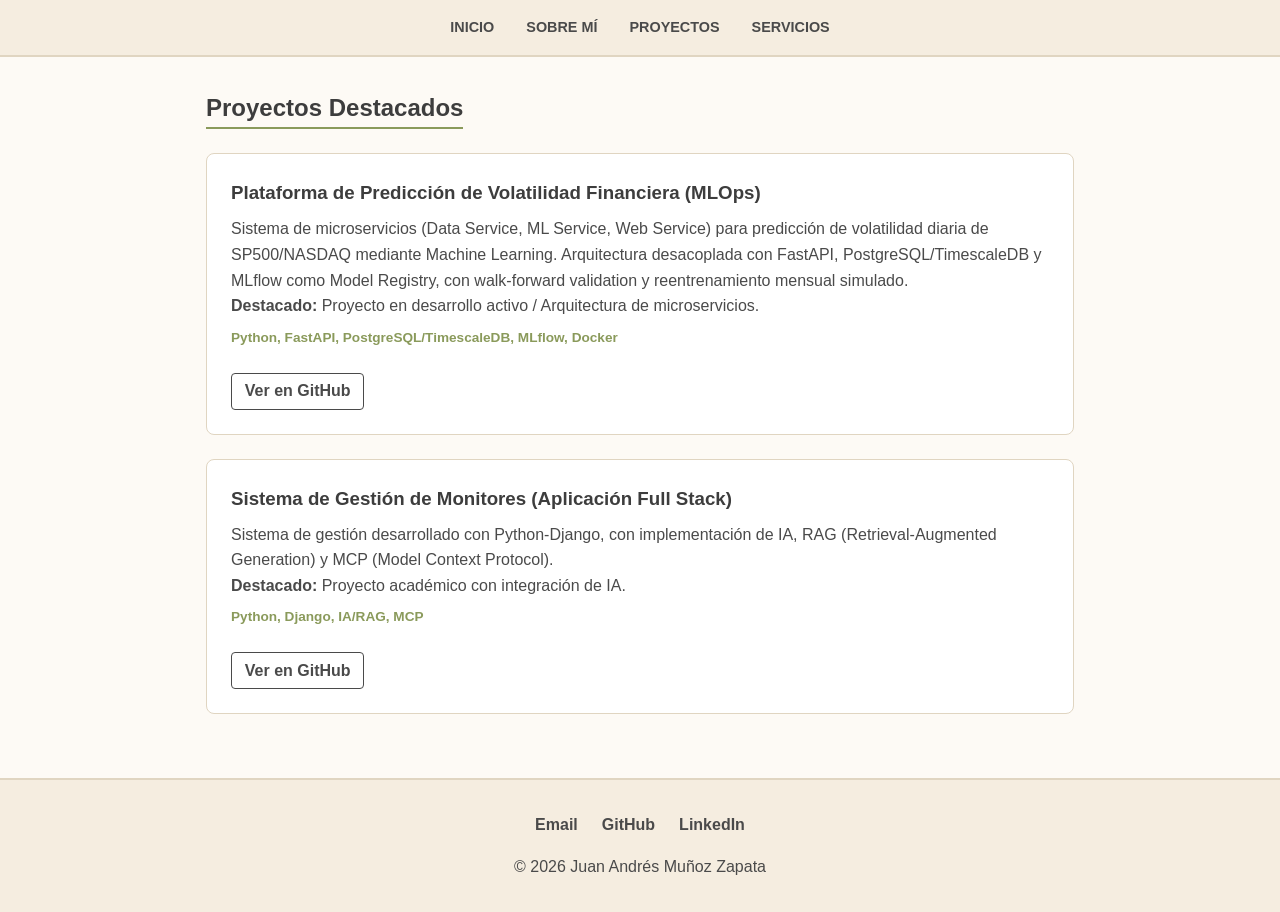
==== project_code/proyectos.html @ c68efc69 "Se hace el commit con el codigo completo" ====
<!DOCTYPE html>
<html lang="es">
<head>
    <meta charset="UTF-8">
    <meta name="viewport" content="width=device-width, initial-scale=1.0">
    <title>Proyectos | Juan Andrés Muñoz Zapata</title>
    <link rel="stylesheet" href="styles.css">
</head>
<body>

    <header>
        <nav>
            <a href="index.html">Inicio</a>
            <a href="sobre-mi.html">Sobre Mí</a>
            <a href="proyectos.html">Proyectos</a>
            <a href="servicios.html">Servicios</a>
        </nav>
    </header>

    <main>
        <section>
            <h2>Proyectos Destacados</h2>
            
            <!-- Proyecto 1 -->
            <div class="card">
                <h3>Plataforma de Predicción de Volatilidad Financiera (MLOps)</h3>
                <p>Sistema de microservicios (Data Service, ML Service, Web Service) para predicción de volatilidad diaria de SP500/NASDAQ mediante Machine Learning. Arquitectura desacoplada con FastAPI, PostgreSQL/TimescaleDB y MLflow como Model Registry, con walk-forward validation y reentrenamiento mensual simulado.</p>
                <p><strong>Destacado:</strong> Proyecto en desarrollo activo / Arquitectura de microservicios.</p>
                <div class="tech-stack">Python, FastAPI, PostgreSQL/TimescaleDB, MLflow, Docker</div>
                <a href="https://github.com/JuanTrader500/quant-trading-platform" target="_blank">Ver en GitHub</a>
            </div>

            <!-- Proyecto 2 -->
            <div class="card">
                <h3>Sistema de Gestión de Monitores (Aplicación Full Stack)</h3>
                <p>Sistema de gestión desarrollado con Python-Django, con implementación de IA, RAG (Retrieval-Augmented Generation) y MCP (Model Context Protocol).</p>
                <p><strong>Destacado:</strong> Proyecto académico con integración de IA.</p>
                <div class="tech-stack">Python, Django, IA/RAG, MCP</div>
                <a href="https://github.com/JuanTrader500/Sistema-de-gestion-de-monitores" target="_blank">Ver en GitHub</a>
            </div>

            <!-- Para agregar más proyectos, copiar y pegar el bloque .card anterior -->
        </section>
    </main>

    <footer>
        <div class="footer-links">
            <a href="mailto:juanandresm2006@gmail.com">Email</a>
            <a href="https://github.com/JuanTrader500" target="_blank">GitHub</a>
            <a href="https://www.linkedin.com/in/juan-andres-muñoz-zapata-89b158286" target="_blank">LinkedIn</a>
        </div>
        <p>&copy; 2026 Juan Andrés Muñoz Zapata</p>
    </footer>

</body>
</html>
---- project_code/styles.css ----
/* Basic Reset */
* {
    margin: 0;
    padding: 0;
    box-sizing: border-box;
}

body {
    font-family: -apple-system, BlinkMacSystemFont, "Segoe UI", Roboto, Helvetica, Arial, sans-serif;
    background-color: #fdfaf5; /* Light Beige */
    color: #4a4a4a; /* Dark Grey/Brown */
    line-height: 1.6;
}

/* Header and Navigation */
header {
    background-color: #f5ede0; /* Slightly darker beige */
    padding: 1rem 0;
    border-bottom: 2px solid #e0d5c1;
}

nav {
    display: flex;
    justify-content: center;
    gap: 2rem;
}

nav a {
    text-decoration: none;
    color: #4a4a4a;
    font-weight: 600;
    text-transform: uppercase;
    font-size: 0.9rem;
}

nav a:hover {
    color: #8a9a5b; /* Sage Green Accent */
}

/* Main Content */
main {
    max-width: 900px;
    margin: 2rem auto;
    padding: 0 1rem;
}

section {
    margin-bottom: 3rem;
}

h1, h2, h3 {
    color: #3d3d3d;
    margin-bottom: 1rem;
}

h1 {
    font-size: 2.5rem;
    text-align: center;
}

h2 {
    border-bottom: 2px solid #8a9a5b;
    display: inline-block;
    margin-bottom: 1.5rem;
}

/* Hero Section */
.hero {
    text-align: center;
    padding: 3rem 0;
}

.hero p {
    font-size: 1.2rem;
    font-style: italic;
    margin-bottom: 1.5rem;
}

/* Profile Picture */
.profile-img {
    width: 200px;
    height: 200px;
    border-radius: 50%; /* Circular shape */
    object-fit: cover;
    border: 5px solid #fff;
    box-shadow: 0 4px 8px rgba(0,0,0,0.1);
    display: block;
    margin: 0 auto 1.5rem auto;
}

.hero .profile-img {
    width: 120px;
    height: 120px;
}

/* Lists and Skills */
.skills-list {
    list-style: none;
}

.skills-list li {
    margin-bottom: 0.5rem;
    padding-left: 1rem;
    position: relative;
}

.skills-list li::before {
    content: "•";
    color: #8a9a5b;
    position: absolute;
    left: 0;
}

/* Project/Service Cards */
.card {
    background-color: #fff;
    border: 1px solid #e0d5c1;
    padding: 1.5rem;
    margin-bottom: 1.5rem;
    border-radius: 8px;
}

.card h3 {
    margin-bottom: 0.5rem;
}

.card .tech-stack {
    font-size: 0.85rem;
    font-weight: bold;
    color: #8a9a5b;
    margin: 0.5rem 0;
}

.card a {
    display: inline-block;
    margin-top: 1rem;
    text-decoration: none;
    color: #4a4a4a;
    font-weight: bold;
    border: 1px solid #4a4a4a;
    padding: 0.3rem 0.8rem;
    border-radius: 4px;
    transition: background 0.2s;
}

.card a:hover {
    background-color: #4a4a4a;
    color: #fff;
}

/* Footer */
footer {
    text-align: center;
    padding: 2rem 0;
    margin-top: 4rem;
    background-color: #f5ede0;
    border-top: 2px solid #e0d5c1;
}

.footer-links {
    display: flex;
    justify-content: center;
    gap: 1.5rem;
    margin-bottom: 1rem;
}

.footer-links a {
    text-decoration: none;
    color: #4a4a4a;
    font-weight: bold;
}

.footer-links a:hover {
    color: #8a9a5b;
}
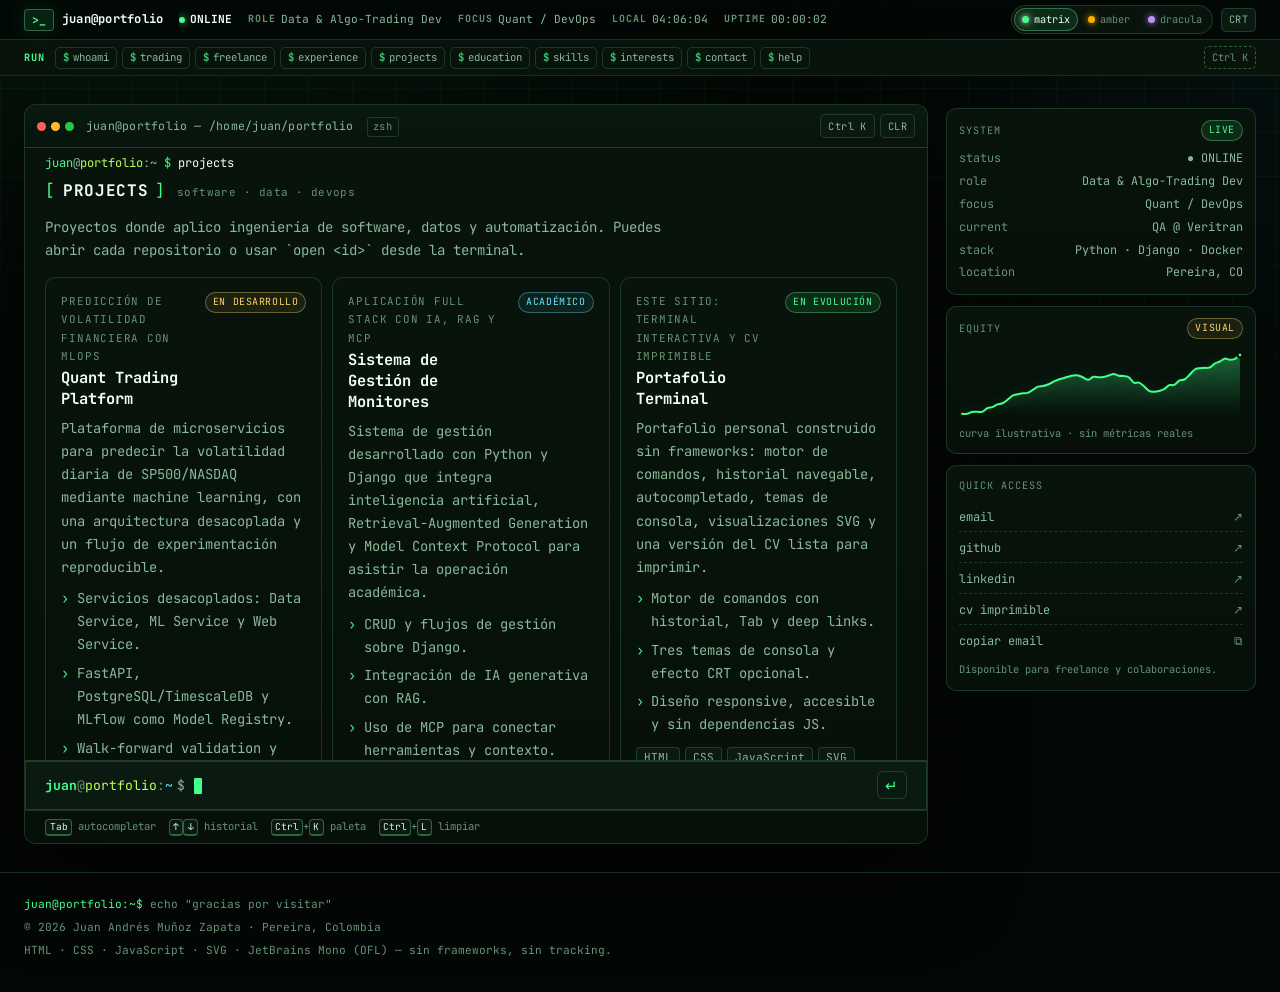
==== commit 03cd639e: "Se sube el repo local a github con los cambios que se hicieron con anterioridad y de base el portafo" ====
--- a/project_code/proyectos.html
+++ b/project_code/proyectos.html
@@ -3,54 +3,12 @@
 <head>
     <meta charset="UTF-8">
     <meta name="viewport" content="width=device-width, initial-scale=1.0">
-    <title>Proyectos | Juan Andrés Muñoz Zapata</title>
-    <link rel="stylesheet" href="styles.css">
+    <title>Redirigiendo… | Juan Andrés Muñoz Zapata</title>
+    <meta http-equiv="refresh" content="0; url=index.html#projects">
+    <link rel="canonical" href="index.html#projects">
+    <script>window.location.replace("index.html#projects");</script>
 </head>
-<body>
-
-    <header>
-        <nav>
-            <a href="index.html">Inicio</a>
-            <a href="sobre-mi.html">Sobre Mí</a>
-            <a href="proyectos.html">Proyectos</a>
-            <a href="servicios.html">Servicios</a>
-        </nav>
-    </header>
-
-    <main>
-        <section>
-            <h2>Proyectos Destacados</h2>
-            
-            <!-- Proyecto 1 -->
-            <div class="card">
-                <h3>Plataforma de Predicción de Volatilidad Financiera (MLOps)</h3>
-                <p>Sistema de microservicios (Data Service, ML Service, Web Service) para predicción de volatilidad diaria de SP500/NASDAQ mediante Machine Learning. Arquitectura desacoplada con FastAPI, PostgreSQL/TimescaleDB y MLflow como Model Registry, con walk-forward validation y reentrenamiento mensual simulado.</p>
-                <p><strong>Destacado:</strong> Proyecto en desarrollo activo / Arquitectura de microservicios.</p>
-                <div class="tech-stack">Python, FastAPI, PostgreSQL/TimescaleDB, MLflow, Docker</div>
-                <a href="https://github.com/JuanTrader500/quant-trading-platform" target="_blank">Ver en GitHub</a>
-            </div>
-
-            <!-- Proyecto 2 -->
-            <div class="card">
-                <h3>Sistema de Gestión de Monitores (Aplicación Full Stack)</h3>
-                <p>Sistema de gestión desarrollado con Python-Django, con implementación de IA, RAG (Retrieval-Augmented Generation) y MCP (Model Context Protocol).</p>
-                <p><strong>Destacado:</strong> Proyecto académico con integración de IA.</p>
-                <div class="tech-stack">Python, Django, IA/RAG, MCP</div>
-                <a href="https://github.com/JuanTrader500/Sistema-de-gestion-de-monitores" target="_blank">Ver en GitHub</a>
-            </div>
-
-            <!-- Para agregar más proyectos, copiar y pegar el bloque .card anterior -->
-        </section>
-    </main>
-
-    <footer>
-        <div class="footer-links">
-            <a href="mailto:juanandresm2006@gmail.com">Email</a>
-            <a href="https://github.com/JuanTrader500" target="_blank">GitHub</a>
-            <a href="https://www.linkedin.com/in/juan-andres-muñoz-zapata-89b158286" target="_blank">LinkedIn</a>
-        </div>
-        <p>&copy; 2026 Juan Andrés Muñoz Zapata</p>
-    </footer>
-
+<body style="font-family: monospace; background:#030705; color:#d3ffe0; padding: 24px;">
+    <p>Redirigiendo a <a href="index.html#projects" style="color:#43ff8b;">los proyectos</a>…</p>
 </body>
 </html>
